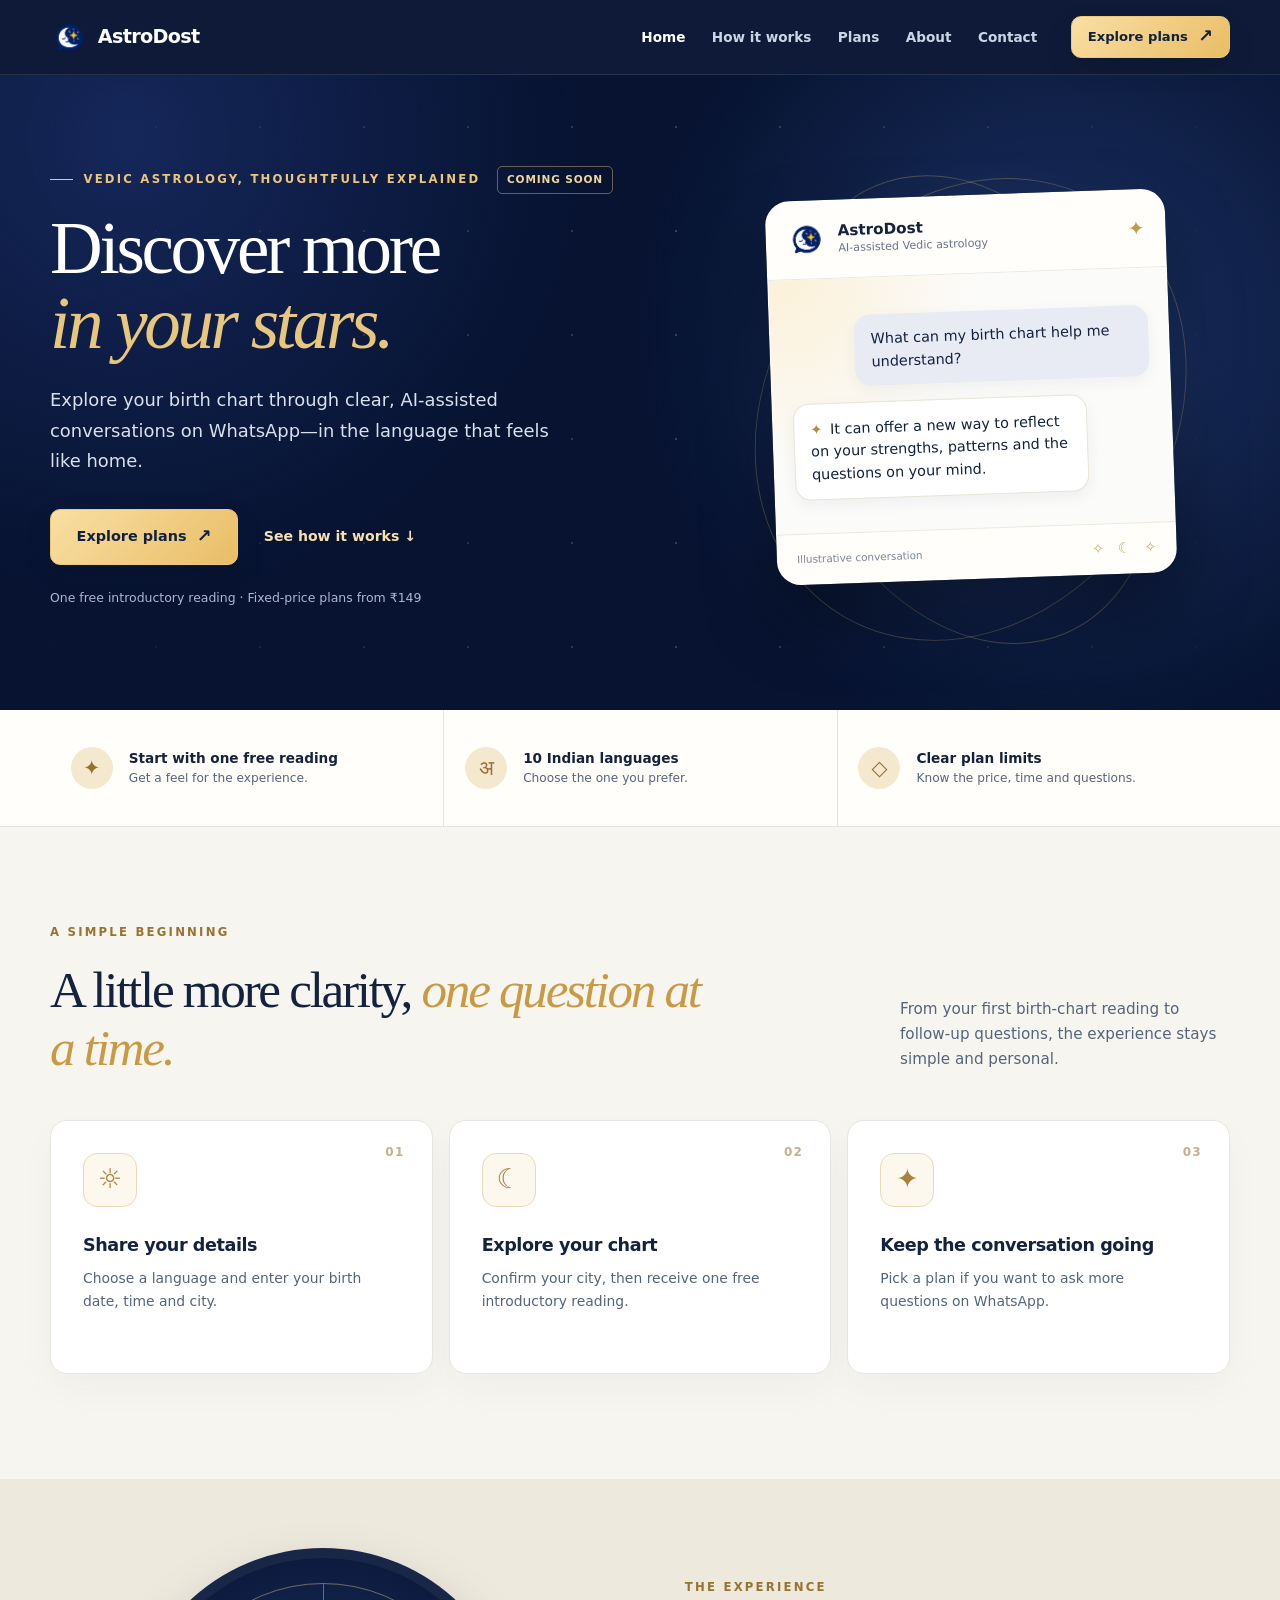
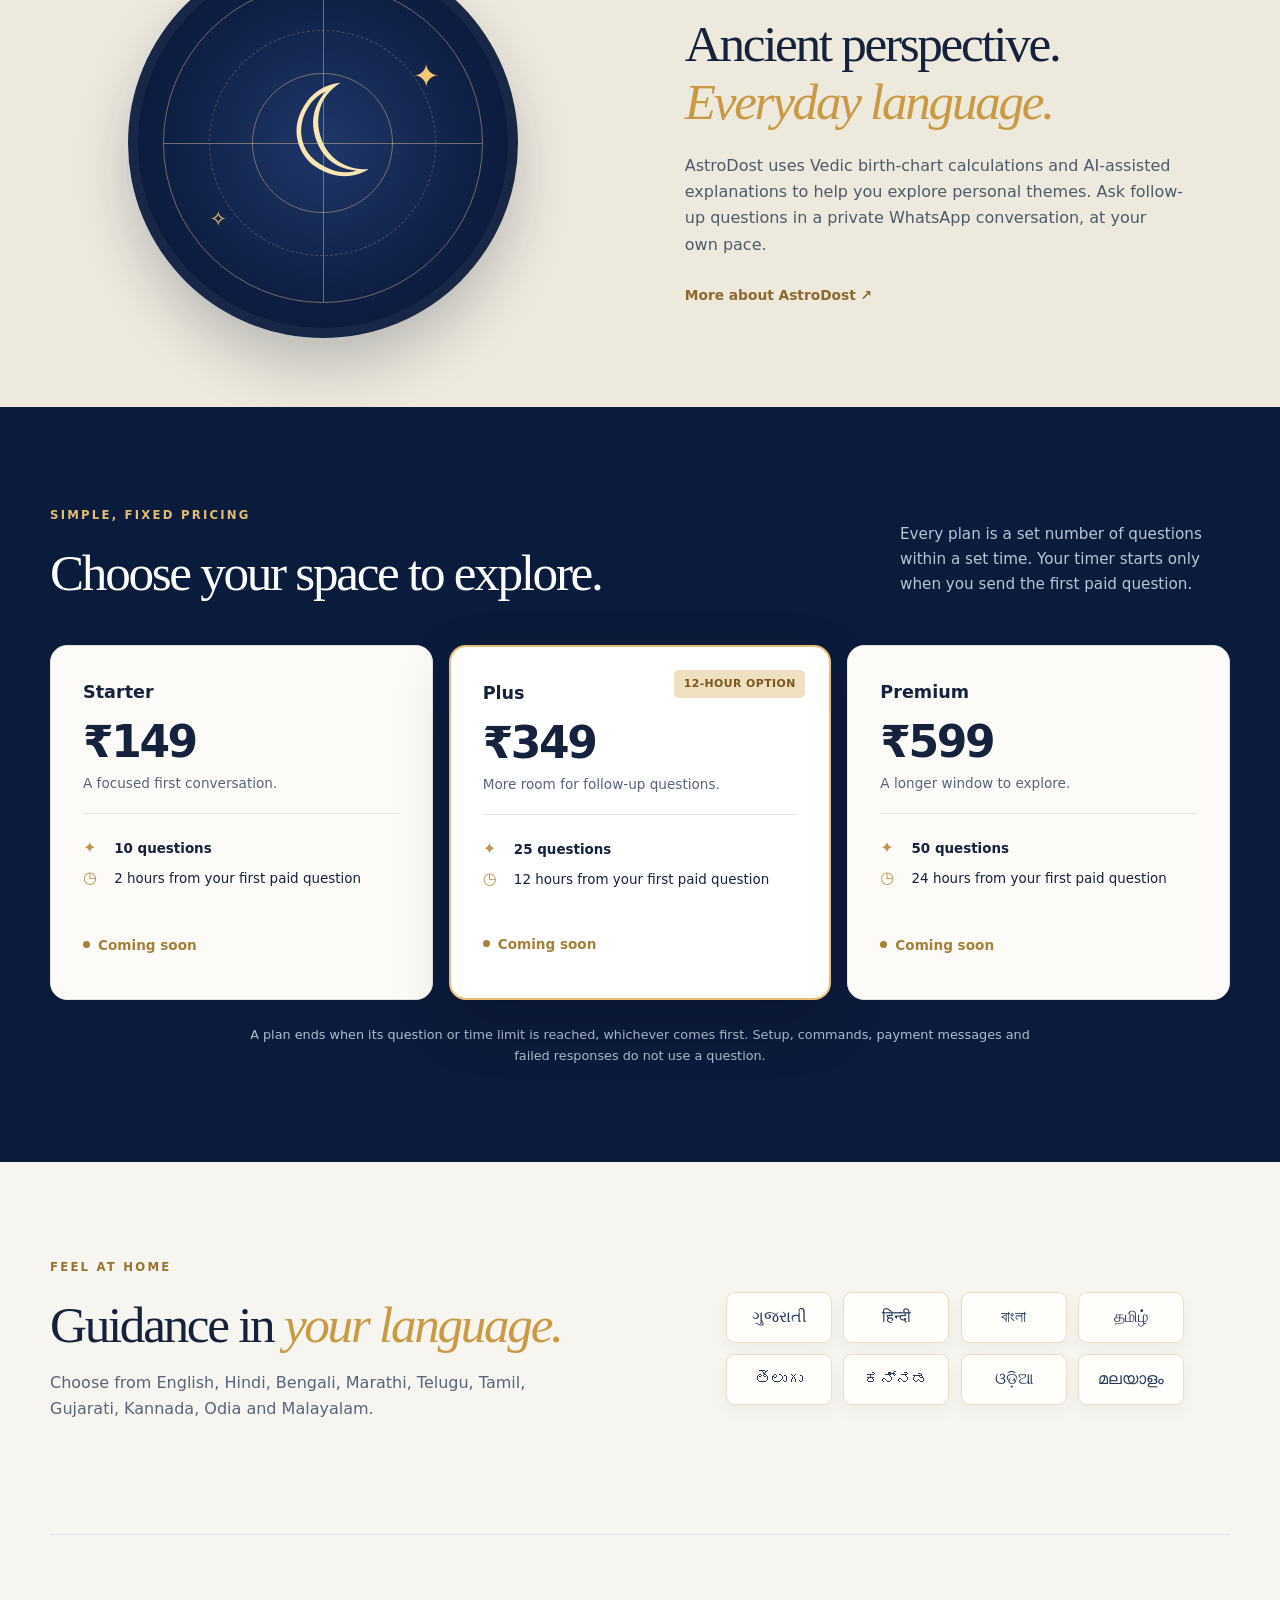
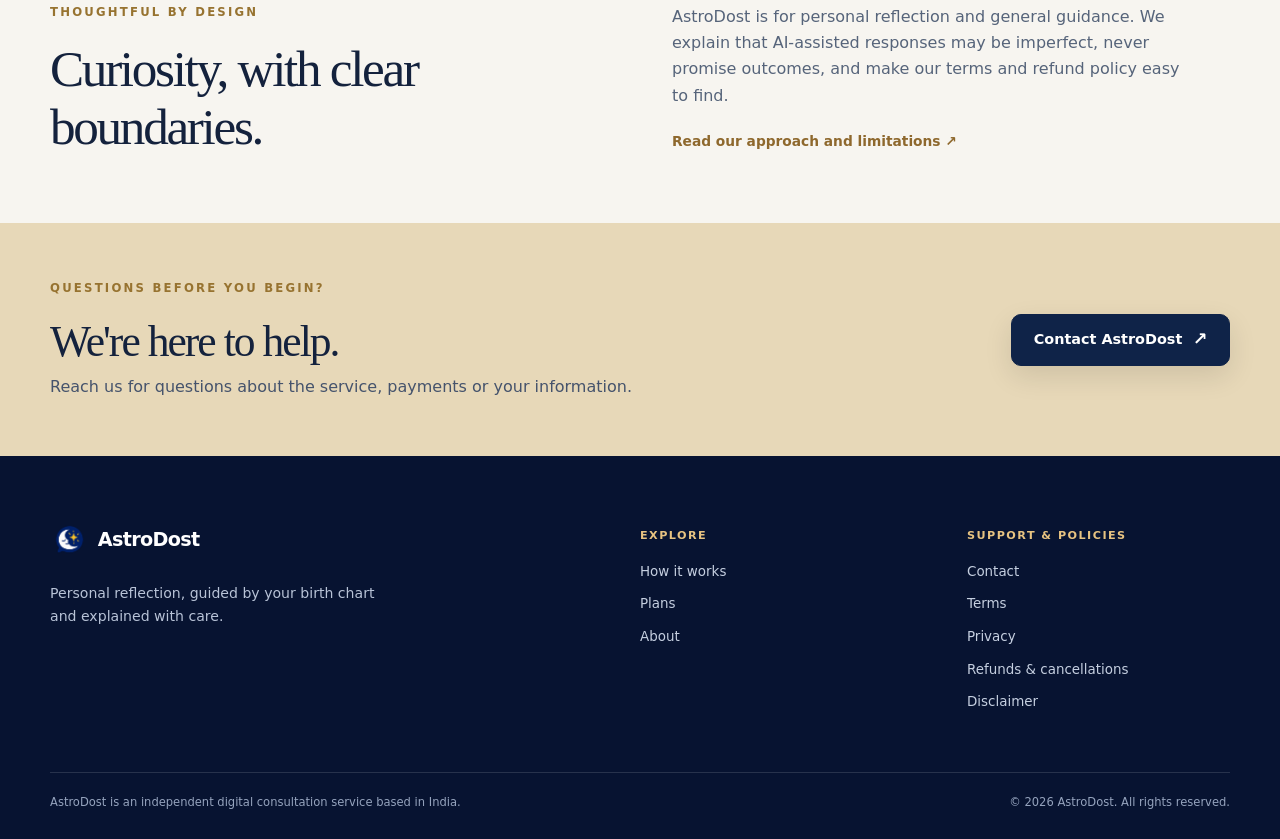
==== index.html @ e41f268d "Static AstroDost website for payment-gateway review Exported from astromitra-bot's website.py with p" ====
<!doctype html>
<html lang="en">
<head>
  <meta charset="utf-8">
  <meta name="viewport" content="width=device-width, initial-scale=1">
  <title>AI-assisted Vedic astrology on WhatsApp | AstroDost</title>
  <meta name="description" content="Personalised AI-assisted Vedic astrology guidance on WhatsApp, with one free introductory reading and fixed plans from ₹149.">
  <link rel="canonical" href="https://astrodost.site/">
  <link rel="icon" type="image/png" href="/assets/astrodost-mark.png">
  <meta name="theme-color" content="#071331">
  <link rel="stylesheet" href="/assets/site.css">
</head>
<body>
  <a class="skip-link" href="#main">Skip to content</a>
  <header class="site-header">
    <div class="header-inner">
      <a class="brand" href="/" aria-label="AstroDost home">
        <img src="/assets/astrodost-mark.png" alt="">
        <span>AstroDost</span>
      </a>
      <nav class="desktop-nav" aria-label="Primary navigation"><a href="/" aria-current='page'>Home</a><a href="/#how-it-works">How it works</a><a href="/#plans">Plans</a><a href="/about">About</a><a href="/contact">Contact</a></nav>
      <div class="header-action"><a class="button button-small" href="/#plans">Explore plans <span aria-hidden="true">↗</span></a></div>
      <details class="mobile-menu">
        <summary aria-label="Open navigation menu"><span></span><span></span><span></span></summary>
        <nav aria-label="Mobile navigation"><a href="/" aria-current='page'>Home</a><a href="/#how-it-works">How it works</a><a href="/#plans">Plans</a><a href="/about">About</a><a href="/contact">Contact</a></nav>
      </details>
    </div>
  </header>
  <main id="main">
    <section class="hero-band"><div class="hero section-shell">
      <div class="hero-copy">
        <p class="eyebrow"><span class="eyebrow-line"></span> Vedic astrology, thoughtfully explained <span class="hero-status">Coming soon</span></p>
        <h1>Discover more <em>in your stars.</em></h1>
        <p class="lead">Explore your birth chart through clear, AI-assisted conversations on WhatsApp—in the language that feels like home.</p>
        <div class="hero-actions"><a class="button button-large" href="#plans">Explore plans <span aria-hidden="true">↗</span></a><a class="secondary-link" href="#how-it-works">See how it works <span aria-hidden="true">↓</span></a></div>
        <p class="hero-note">One free introductory reading · Fixed-price plans from ₹149</p>
      </div>
      <div class="hero-visual"><div class="halo" aria-hidden="true"></div><div class="orbit orbit-one" aria-hidden="true"></div><div class="orbit orbit-two" aria-hidden="true"></div>
        <div class="preview-card">
          <div class="preview-top"><img src="/assets/astrodost-mark.png" alt=""><div><strong>AstroDost</strong><span>AI-assisted Vedic astrology</span></div><span class="preview-star" aria-hidden="true">✦</span></div>
          <div class="preview-messages"><p class="message-question">What can my birth chart help me understand?</p><p class="message-answer"><span aria-hidden="true">✦</span> It can offer a new way to reflect on your strengths, patterns and the questions on your mind.</p></div>
          <div class="preview-caption"><span>Illustrative conversation</span><span aria-hidden="true">✧ &nbsp; ☾ &nbsp; ✧</span></div>
        </div>
      </div>
    </div></section>
    <section class="assurance-strip"><div class="section-shell assurance-grid">
      <div><span class="assurance-icon" aria-hidden="true">✦</span><p><strong>Start with one free reading</strong><span>Get a feel for the experience.</span></p></div>
      <div><span class="assurance-icon" aria-hidden="true">अ</span><p><strong>10 Indian languages</strong><span>Choose the one you prefer.</span></p></div>
      <div><span class="assurance-icon" aria-hidden="true">◇</span><p><strong>Clear plan limits</strong><span>Know the price, time and questions.</span></p></div>
    </div></section>
    <section class="steps section-shell" id="how-it-works" aria-labelledby="how-title">
      <div class="section-heading"><div><p class="eyebrow">A simple beginning</p><h2 id="how-title">A little more clarity, <em>one question at a time.</em></h2></div><p>From your first birth-chart reading to follow-up questions, the experience stays simple and personal.</p></div>
      <div class="step-grid">
        <article><span class="step-number">01</span><div class="step-symbol" aria-hidden="true">☼</div><h3>Share your details</h3><p>Choose a language and enter your birth date, time and city.</p></article>
        <article><span class="step-number">02</span><div class="step-symbol" aria-hidden="true">☾</div><h3>Explore your chart</h3><p>Confirm your city, then receive one free introductory reading.</p></article>
        <article><span class="step-number">03</span><div class="step-symbol" aria-hidden="true">✦</div><h3>Keep the conversation going</h3><p>Pick a plan if you want to ask more questions on WhatsApp.</p></article>
      </div>
    </section>
    <section class="experience-band"><div class="experience section-shell">
      <div class="experience-art" aria-hidden="true"><div class="chart-ring chart-ring-one"></div><div class="chart-ring chart-ring-two"></div><div class="chart-ring chart-ring-three"></div><span class="chart-moon">☾</span><span class="chart-star chart-star-one">✦</span><span class="chart-star chart-star-two">✧</span></div>
      <div><p class="eyebrow">The experience</p><h2>Ancient perspective.<br><em>Everyday language.</em></h2><p>AstroDost uses Vedic birth-chart calculations and AI-assisted explanations to help you explore personal themes. Ask follow-up questions in a private WhatsApp conversation, at your own pace.</p><a class="inline-link" href="/about">More about AstroDost <span aria-hidden="true">↗</span></a></div>
    </div></section>
    <section class="plans-band" id="plans"><div class="plans section-shell" aria-labelledby="plans-title">
      <div class="section-heading plans-heading"><div><p class="eyebrow">Simple, fixed pricing</p><h2 id="plans-title">Choose your space to explore.</h2></div><p>Every plan is a set number of questions within a set time. Your timer starts only when you send the first paid question.</p></div>
      <div class="plan-grid"><article class="plan-card">
          
          <div class="plan-heading"><h3>Starter</h3><p class="price">₹149</p></div>
          <p class="plan-summary">A focused first conversation.</p>
          <div class="plan-terms"><p><span aria-hidden="true">✦</span><strong>10 questions</strong></p><p><span aria-hidden="true">◷</span>2 hours from your first paid question</p></div>
          <div class="plan-action"><span class="availability-status"><span aria-hidden="true"></span>Coming soon</span></div>
        </article><article class="plan-card featured">
          <span class="badge">12-hour option</span>
          <div class="plan-heading"><h3>Plus</h3><p class="price">₹349</p></div>
          <p class="plan-summary">More room for follow-up questions.</p>
          <div class="plan-terms"><p><span aria-hidden="true">✦</span><strong>25 questions</strong></p><p><span aria-hidden="true">◷</span>12 hours from your first paid question</p></div>
          <div class="plan-action"><span class="availability-status"><span aria-hidden="true"></span>Coming soon</span></div>
        </article><article class="plan-card">
          
          <div class="plan-heading"><h3>Premium</h3><p class="price">₹599</p></div>
          <p class="plan-summary">A longer window to explore.</p>
          <div class="plan-terms"><p><span aria-hidden="true">✦</span><strong>50 questions</strong></p><p><span aria-hidden="true">◷</span>24 hours from your first paid question</p></div>
          <div class="plan-action"><span class="availability-status"><span aria-hidden="true"></span>Coming soon</span></div>
        </article></div>
      <p class="plan-footnote">A plan ends when its question or time limit is reached, whichever comes first. Setup, commands, payment messages and failed responses do not use a question.</p>
    </div></section>
    <section class="languages section-shell">
      <div><p class="eyebrow">Feel at home</p><h2>Guidance in <em>your language.</em></h2><p>Choose from English, Hindi, Bengali, Marathi, Telugu, Tamil, Gujarati, Kannada, Odia and Malayalam.</p></div>
      <div class="language-cloud" aria-label="Supported languages"><span>ગુજરાતી</span><span>हिन्दी</span><span>বাংলা</span><span>தமிழ்</span><span>తెలుగు</span><span>ಕನ್ನಡ</span><span>ଓଡ଼ିଆ</span><span>മലയാളം</span></div>
    </section>
    <section class="trust-section section-shell"><div><p class="eyebrow">Thoughtful by design</p><h2>Curiosity, with clear boundaries.</h2></div><div><p>AstroDost is for personal reflection and general guidance. We explain that AI-assisted responses may be imperfect, never promise outcomes, and make our terms and refund policy easy to find.</p><a class="inline-link" href="/disclaimer">Read our approach and limitations <span aria-hidden="true">↗</span></a></div></section>
    <section class="contact-band"><div class="contact-cta section-shell"><div><p class="eyebrow">Questions before you begin?</p><h2>We're here to help.</h2><p>Reach us for questions about the service, payments or your information.</p></div><a class="button button-light" href="/contact">Contact AstroDost <span aria-hidden="true">↗</span></a></div></section></main>
  <footer class="site-footer">
    <div class="footer-grid section-shell">
    <div class="footer-intro">
      <a class="brand footer-brand" href="/"><img src="/assets/astrodost-mark.png" alt=""><span>AstroDost</span></a>
      <p>Personal reflection, guided by your birth chart and explained with care.</p>
    </div>
    <div class="footer-links">
      <h2>Explore</h2>
      <a href="/#how-it-works">How it works</a><a href="/#plans">Plans</a><a href="/about">About</a>
    </div>
    <div class="footer-links">
      <h2>Support &amp; policies</h2>
      <a href="/contact">Contact</a><a href="/terms">Terms</a><a href="/privacy">Privacy</a><a href="/refunds">Refunds &amp; cancellations</a><a href="/disclaimer">Disclaimer</a>
    </div>
    </div>
    <div class="footer-bottom section-shell"><p>AstroDost is an independent digital consultation service based in India.</p><p>© 2026 AstroDost. All rights reserved.</p></div>
  </footer>
</body>
</html>
---- assets/site.css ----
:root {
  --navy: #071331;
  --navy-soft: #11234a;
  --ink: #14223d;
  --muted: #56647a;
  --gold: #d6aa56;
  --gold-light: #f6e4b9;
  --paper: #f7f5f0;
  --cream: #fffdf8;
  --line: #dfe3e5;
  --serif: "Iowan Old Style", "Baskerville", Georgia, serif;
  --sans: Inter, ui-sans-serif, system-ui, -apple-system, BlinkMacSystemFont, "Segoe UI", sans-serif;
}
* { box-sizing: border-box; }
html { scroll-behavior: smooth; }
body { margin: 0; color: var(--ink); background: var(--paper); font: 16px/1.65 var(--sans); -webkit-font-smoothing: antialiased; }
a { color: inherit; }
img { max-width: 100%; }
button, a { -webkit-tap-highlight-color: transparent; }
a:focus-visible, summary:focus-visible { outline: 3px solid #e7bb61; outline-offset: 4px; }
.skip-link { position: fixed; left: -9999px; top: .75rem; z-index: 100; padding: .7rem 1rem; background: #fff; color: #111; border-radius: 8px; }
.skip-link:focus { left: .75rem; }
.section-shell { width: min(1180px, calc(100% - 3rem)); margin-inline: auto; }
.eyebrow { display: flex; align-items: center; gap: .65rem; margin: 0 0 1.15rem; color: #977330; font-size: .73rem; font-weight: 850; letter-spacing: .19em; text-transform: uppercase; }
.eyebrow-line { display: inline-block; width: 23px; height: 1px; background: currentColor; }
h1, h2, h3, p { text-wrap: pretty; }
h1, h2 { font-family: var(--serif); font-weight: 500; letter-spacing: -.045em; }
h1 em, h2 em { color: #c99a43; font-weight: 500; }
.button { display: inline-flex; align-items: center; justify-content: center; gap: .65rem; min-height: 52px; padding: .8rem 1.35rem; border: 1px solid #edc879; border-radius: 10px; background: linear-gradient(135deg, #f9dfa4, #e9bd66); color: #10203f; box-shadow: 0 10px 28px rgba(0,0,0,.11); font-size: .9rem; font-weight: 800; text-decoration: none; white-space: nowrap; transition: transform .18s ease, box-shadow .18s ease, background .18s ease; }
.button:hover { transform: translateY(-2px); box-shadow: 0 14px 32px rgba(0,0,0,.18); }
.button span[aria-hidden] { font-size: 1.1rem; line-height: 1; }
.button-small { min-height: 40px; padding: .55rem 1rem; font-size: .82rem; }
.button-large { min-height: 56px; padding-inline: 1.6rem; }
.availability-status { display: inline-flex; align-items: center; gap: .5rem; color: #a5813a; font-size: .85rem; font-weight: 800; }
.availability-status > span { width: 7px; height: 7px; border-radius: 50%; background: currentColor; }
.site-header { position: sticky; top: 0; z-index: 30; background: rgba(7,19,49,.97); border-bottom: 1px solid rgba(255,255,255,.1); backdrop-filter: blur(18px); }
.header-inner { display: flex; align-items: center; gap: 2rem; width: min(1180px, calc(100% - 3rem)); min-height: 74px; margin: auto; }
.brand { display: inline-flex; align-items: center; gap: .55rem; color: white; font-size: 1.2rem; font-weight: 800; letter-spacing: -.035em; line-height: 1; text-decoration: none; white-space: nowrap; }
.brand img { width: 39px; height: 39px; object-fit: contain; }
.desktop-nav { display: flex; align-items: center; gap: 1.65rem; margin-left: auto; }
.desktop-nav a, .mobile-menu nav a { color: #ccd5e7; font-size: .85rem; font-weight: 650; text-decoration: none; transition: color .2s ease; }
.desktop-nav a:hover, .desktop-nav a[aria-current="page"], .mobile-menu nav a:hover { color: #fff; }
.header-action { margin-left: .1rem; }
.mobile-menu { display: none; }
.hero-band { position: relative; overflow: hidden; color: #fff; background: radial-gradient(circle at 83% 40%, #1b3264 0, transparent 37%), radial-gradient(circle at 10% 10%, #15275a 0, transparent 35%), #071331; }
.hero-band::before { content: ""; position: absolute; inset: 0; opacity: .25; pointer-events: none; background-image: radial-gradient(circle, #e2c586 1px, transparent 1.5px); background-size: 104px 104px; mask-image: linear-gradient(to right, transparent, #000 52%, transparent); }
.hero { position: relative; display: grid; grid-template-columns: 1.06fr .94fr; align-items: center; gap: clamp(2rem, 6vw, 6.5rem); min-height: 612px; padding-block: 4.5rem 5.2rem; }
.hero .eyebrow { color: #ebc579; }
.hero-status { display: inline-block; margin-left: .4rem; padding: .28rem .55rem; border: 1px solid rgba(235,197,121,.42); border-radius: 5px; color: #f0d79d; font-size: .66rem; letter-spacing: .08em; }
.hero h1 { max-width: 640px; margin: 0; font-size: clamp(3.55rem, 5.7vw, 5.75rem); line-height: 1.02; }
.hero h1 em { display: block; color: #e9c67e; }
.hero .lead { max-width: 565px; margin: 1.5rem 0 0; color: #d9e0ee; font-size: clamp(1rem, 1.4vw, 1.14rem); line-height: 1.7; }
.hero-actions { display: flex; align-items: center; gap: 1.6rem; margin-top: 2rem; }
.secondary-link { color: #f7e1b1; font-size: .88rem; font-weight: 750; text-decoration: none; white-space: nowrap; }
.secondary-link:hover, .inline-link:hover { text-decoration: underline; text-underline-offset: 5px; }
.hero-note { margin: 1.45rem 0 0; color: #abb8d3; font-size: .78rem; }
.hero-visual { position: relative; display: grid; align-items: center; min-height: 480px; }
.halo { position: absolute; left: 3%; top: 1%; width: 94%; aspect-ratio: 1; border-radius: 50%; background: radial-gradient(circle, rgba(214,170,86,.15), rgba(87,119,197,.09) 47%, transparent 70%); }
.orbit { position: absolute; left: 3%; top: 4%; width: 94%; aspect-ratio: 1; border: 1px solid rgba(231,192,117,.28); border-radius: 50%; }
.orbit-one { transform: rotate(-23deg) scaleX(.72); }
.orbit-two { transform: rotate(34deg) scaleX(.83); }
.preview-card { position: relative; z-index: 1; width: min(100%, 400px); margin-inline: auto; overflow: hidden; border: 1px solid rgba(255,255,255,.42); border-radius: 24px; background: #fffefa; color: var(--ink); box-shadow: 0 36px 70px rgba(0,0,0,.38); transform: rotate(-2deg); }
.preview-top { display: flex; align-items: center; gap: .7rem; padding: 1.15rem 1.25rem; border-bottom: 1px solid #e8e8e5; }
.preview-top img { width: 40px; height: 40px; }
.preview-top div { display: flex; flex-direction: column; line-height: 1.3; }
.preview-top strong { font-size: .95rem; }
.preview-top div span { color: #69758a; font-size: .7rem; }
.preview-star { margin-left: auto; color: #c3994c; font-size: 1.25rem; }
.preview-messages { min-height: 254px; padding: 2.3rem 1.25rem 1.5rem; background: radial-gradient(circle at 4% 0, #fbf1d9 0, transparent 42%), #fbfbfa; }
.preview-messages p { max-width: 82%; margin: 0; border-radius: 16px; padding: .85rem 1rem; box-shadow: 0 5px 15px rgba(29,45,73,.06); font-size: .9rem; line-height: 1.55; }
.message-question { margin-left: auto !important; background: #e8ebf4; }
.message-answer { margin-top: 1rem !important; background: #fff; border: 1px solid #e9e4d8; }
.message-answer span { color: #b48b42; margin-right: .2rem; }
.preview-caption { display: flex; justify-content: space-between; align-items: center; padding: .8rem 1.2rem; border-top: 1px solid #ece9e2; color: #7c8797; font-size: .65rem; }
.preview-caption span:last-child { color: #c6a766; font-size: .9rem; }
.assurance-strip { border-bottom: 1px solid var(--line); background: #fffefa; }
.assurance-grid { display: grid; grid-template-columns: repeat(3,1fr); }
.assurance-grid > div { display: flex; align-items: center; gap: 1rem; min-height: 116px; padding: 1.1rem 1.3rem; }
.assurance-grid > div + div { border-left: 1px solid var(--line); }
.assurance-icon { display: grid; place-items: center; flex: 0 0 42px; height: 42px; border-radius: 50%; background: #f4e9cf; color: #99702f; font-size: 1.3rem; }
.assurance-grid p { display: flex; flex-direction: column; gap: .1rem; margin: 0; line-height: 1.4; }
.assurance-grid strong { font-size: .85rem; }
.assurance-grid p span { color: var(--muted); font-size: .76rem; }
.steps { padding-block: 6rem 6.6rem; scroll-margin-top: 80px; }
.section-heading { display: flex; justify-content: space-between; align-items: end; gap: 3rem; }
.section-heading > div { max-width: 700px; }
.section-heading h2, .experience h2, .languages h2, .trust-section h2, .contact-cta h2 { margin: 0; font-size: clamp(2.5rem, 4vw, 4rem); line-height: 1.13; }
.section-heading > p { max-width: 330px; margin: 0 0 .3rem; color: var(--muted); font-size: .95rem; }
.step-grid { display: grid; grid-template-columns: repeat(3,1fr); gap: 1rem; margin-top: 2.7rem; }
.step-grid article { position: relative; min-height: 254px; padding: 2rem; border: 1px solid #e7e5e0; border-radius: 17px; background: #fff; box-shadow: 0 15px 35px rgba(31,44,69,.035); }
.step-number { position: absolute; right: 1.7rem; top: 1.4rem; color: #c5b18b; font-size: .75rem; font-weight: 800; letter-spacing: .1em; }
.step-symbol { display: grid; place-items: center; width: 54px; height: 54px; border: 1px solid #ead9b7; border-radius: 14px; background: #fcf8ee; color: #ac813c; font-size: 1.7rem; }
.step-grid h3 { margin: 1.5rem 0 .45rem; font-size: 1.1rem; letter-spacing: -.025em; }
.step-grid p { max-width: 300px; margin: 0; color: var(--muted); font-size: .87rem; }
.experience-band { overflow: hidden; background: #eee9dd; }
.experience { display: grid; grid-template-columns: 1fr 1fr; align-items: center; gap: clamp(3rem,7vw,8rem); min-height: 465px; padding-block: 4.3rem; }
.experience p:not(.eyebrow) { max-width: 510px; margin: 1.35rem 0 1.5rem; color: #4d5a69; }
.experience-art { position: relative; width: min(100%,390px); aspect-ratio: 1; margin-inline: auto; border-radius: 50%; background: radial-gradient(circle, #1f3769, #0c1b3e 67%); box-shadow: 0 28px 55px rgba(10,21,53,.22), inset 0 0 0 10px rgba(255,255,255,.05); }
.chart-ring { position: absolute; border: 1px solid rgba(232,200,140,.45); border-radius: 50%; }
.chart-ring-one { inset: 9%; } .chart-ring-two { inset: 21%; border-style: dashed; opacity: .6; } .chart-ring-three { inset: 32%; }
.chart-ring-one::before, .chart-ring-one::after { content: ""; position: absolute; background: rgba(232,200,140,.45); }
.chart-ring-one::before { left: 50%; top: 0; bottom: 0; width: 1px; }
.chart-ring-one::after { top: 50%; left: 0; right: 0; height: 1px; }
.chart-moon { position: absolute; left: 41%; top: 31%; color: #f9e6b2; font: 8rem/1 var(--serif); transform: rotate(-18deg); }
.chart-star { position: absolute; color: #f4c974; }
.chart-star-one { right: 20%; top: 26%; font-size: 2rem; } .chart-star-two { left: 21%; bottom: 26%; font-size: 1.3rem; }
.inline-link { color: #8e682d; font-weight: 800; font-size: .86rem; text-decoration: none; }
.plans-band { scroll-margin-top: 73px; background: #0b1b3b; color: #fff; }
.plans { padding-block: 6.2rem 6rem; }
.plans .eyebrow { color: #e4bd72; }
.plans-heading > p { color: #b9c5da; }
.plan-grid { display: grid; grid-template-columns: repeat(3,1fr); gap: 1rem; align-items: stretch; margin-top: 2.7rem; }
.plan-card { position: relative; display: flex; flex-direction: column; min-height: 355px; padding: 2rem; border: 1px solid #e5e3df; border-radius: 17px; background: #fcfbf7; color: var(--ink); }
.plan-card.featured { border: 2px solid #e8bf74; background: #fff; box-shadow: 0 22px 60px rgba(0,0,0,.16); }
.badge { position: absolute; right: 1.5rem; top: 1.45rem; padding: .3rem .6rem; border-radius: 5px; background: #efe1bf; color: #79571e; font-size: .68rem; font-weight: 800; text-transform: uppercase; letter-spacing: .04em; }
.plan-heading h3 { margin: 0; font-size: 1.1rem; }
.price { margin: .65rem 0 0; font-size: 2.75rem; line-height: 1.12; font-weight: 800; letter-spacing: -.055em; }
.plan-summary { margin: .35rem 0 1.15rem; color: var(--muted); font-size: .85rem; }
.plan-terms { padding-block: 1rem; border-top: 1px solid #e5e5e3; }
.plan-terms p { display: flex; align-items: flex-start; gap: .7rem; margin: .5rem 0; font-size: .84rem; }
.plan-terms p span { width: 20px; color: #bd944e; font-size: 1rem; line-height: 1.3; }
.plan-action { display: flex; align-items: center; min-height: 44px; margin-top: auto; }
.button-plan { width: 100%; min-height: 44px; }
.plan-footnote { max-width: 800px; margin: 1.5rem auto 0; color: #afbdd3; font-size: .8rem; text-align: center; }
.languages { display: grid; grid-template-columns: 1fr 1fr; align-items: center; gap: 5rem; padding-block: 6rem; }
.languages p:not(.eyebrow) { max-width: 500px; color: var(--muted); }
.language-cloud { display: flex; flex-wrap: wrap; justify-content: center; gap: .7rem; }
.language-cloud span { min-width: 106px; padding: .7rem 1rem; border: 1px solid #e9ddc4; border-radius: 9px; background: #fffefa; color: #263b5c; font-size: 1rem; text-align: center; box-shadow: 0 7px 18px rgba(21,36,62,.045); }
.trust-section { display: grid; grid-template-columns: 1fr 1fr; gap: 4rem; align-items: center; padding-block: 4.2rem; border-top: 1px solid var(--line); }
.trust-section h2 { max-width: 500px; }
.trust-section > div:last-child p { max-width: 520px; color: var(--muted); margin: 0 0 1.2rem; }
.contact-band { background: #e7d8b8; }
.contact-cta { display: flex; align-items: center; justify-content: space-between; gap: 2rem; padding-block: 3.5rem; }
.contact-cta h2 { font-size: clamp(2.2rem,3.4vw,3.2rem); }
.contact-cta p:not(.eyebrow) { margin: .5rem 0 0; color: #45536c; }
.button-light { background: #0f2348; border-color: #0f2348; color: #fff; }
.content-hero { padding-block: 5.2rem 3.5rem; border-bottom: 1px solid var(--line); }
.content-hero h1 { max-width: 870px; margin: 0; font-size: clamp(3rem,5vw,5rem); line-height: 1.1; }
.content-hero .lead { max-width: 740px; margin: 1.2rem 0 0; color: var(--muted); font-size: 1.1rem; }
.prose { width: min(800px,calc(100% - 3rem)); padding-block: 2rem 6rem; }
.prose h2 { margin: 2.7rem 0 .5rem; font: 500 1.75rem/1.2 var(--serif); letter-spacing: -.025em; }
.prose h2:first-child { margin-top: .8rem; }
.prose p, .prose li { color: #4c5a6d; }
.prose a { color: #815c28; text-decoration-thickness: 1px; text-underline-offset: 3px; }
.contact-card { display: grid; grid-template-columns: 1fr 1fr; gap: 3rem; margin-block: 3rem 6rem; padding: 0; border: 1px solid #e5e5df; border-radius: 18px; overflow: hidden; background: #fff; box-shadow: 0 16px 45px rgba(23,38,59,.06); }
.contact-card > div { padding: 2.5rem; }
.contact-card h2 { margin: 0; font: 500 2rem/1.2 var(--serif); }
.contact-card .eyebrow { margin-bottom: .5rem; }
.contact-help { background: #efe9da; }
.contact-help p:not(.eyebrow) { color: #4d5a6b; }
.contact-card dl { margin: 1.3rem 0 0; }
.contact-card dt { margin-top: 1.1rem; color: #7d8898; font-size: .71rem; font-weight: 850; letter-spacing: .12em; text-transform: uppercase; }
.contact-card dd { margin: .16rem 0 0; font-size: 1rem; font-weight: 650; overflow-wrap: anywhere; }
.contact-card dd a { color: #825e29; }
.site-footer { background: #071331; color: #f8f8fb; }
.footer-grid { display: grid; grid-template-columns: 2fr 1fr 1fr; gap: 4rem; padding-block: 4rem 3rem; }
.footer-brand img { width: 39px; height: 39px; }
.footer-intro p { max-width: 350px; color: #b8c3d7; font-size: .88rem; }
.footer-links h2 { margin: .45rem 0 1.1rem; color: #e7c381; font: 800 .7rem/1.4 var(--sans); text-transform: uppercase; letter-spacing: .13em; }
.footer-links a { display: block; width: fit-content; margin: .65rem 0; color: #c5cfe0; font-size: .84rem; text-decoration: none; }
.footer-links a:hover { color: white; text-decoration: underline; text-underline-offset: 4px; }
.footer-bottom { display: flex; justify-content: space-between; gap: 2rem; border-top: 1px solid rgba(255,255,255,.13); padding-block: 1.25rem 1.7rem; }
.footer-bottom p { max-width: 610px; margin: 0; color: #95a3bd; font-size: .72rem; }
@media (max-width: 1050px) {
  .desktop-nav { gap: 1rem; }
  .hero { gap: 2rem; }
  .hero h1 { font-size: clamp(3.3rem, 5.8vw, 5rem); }
}
@media (max-width: 820px) {
  .section-shell, .header-inner { width: min(100% - 2rem, 680px); }
  .desktop-nav, .header-action { display: none; }
  .header-inner { min-height: 68px; }
  .mobile-menu { display: block; margin-left: auto; position: relative; }
  .mobile-menu summary { display: flex; flex-direction: column; justify-content: center; gap: 5px; width: 43px; height: 43px; padding: 0 10px; border: 1px solid rgba(255,255,255,.3); border-radius: 8px; cursor: pointer; list-style: none; }
  .mobile-menu summary::-webkit-details-marker { display: none; }
  .mobile-menu summary span { display: block; height: 2px; background: #fff; border-radius: 3px; }
  .mobile-menu nav { position: absolute; top: calc(100% + 11px); right: 0; display: flex; flex-direction: column; min-width: 230px; padding: .7rem; border: 1px solid rgba(255,255,255,.16); border-radius: 10px; background: #0d1e42; box-shadow: 0 20px 40px rgba(0,0,0,.25); }
  .mobile-menu nav a { padding: .65rem .8rem; border-radius: 6px; }
  .mobile-menu nav a:hover { background: rgba(255,255,255,.08); }
  .hero { grid-template-columns: 1fr; gap: 2.5rem; padding-block: 4.5rem; }
  .hero-visual { min-height: 400px; }
  .assurance-grid { grid-template-columns: 1fr; }
  .assurance-grid > div { min-height: 90px; padding-inline: 0; }
  .assurance-grid > div + div { border-left: 0; border-top: 1px solid var(--line); }
  .section-heading { display: block; }
  .section-heading > p { max-width: 570px; margin-top: 1rem; }
  .step-grid, .plan-grid { grid-template-columns: 1fr; }
  .step-grid article { min-height: 0; }
  .experience, .languages, .trust-section { grid-template-columns: 1fr; gap: 2.5rem; }
  .experience-art { order: 2; }
  .plans { padding-block: 5rem; }
  .plan-card { min-height: 0; }
  .language-cloud { justify-content: flex-start; }
  .contact-cta { flex-direction: column; align-items: flex-start; }
  .footer-grid { grid-template-columns: 1.5fr 1fr 1fr; gap: 2rem; }
}
@media (max-width: 560px) {
  .hero { padding-block: 3.6rem 4.2rem; }
  .hero h1 { font-size: clamp(3.1rem, 12vw, 4.2rem); }
  .hero-actions { align-items: flex-start; flex-direction: column; gap: 1rem; }
  .hero-visual { min-height: 360px; }
  .preview-card { width: min(100% - 1rem, 360px); }
  .preview-messages { min-height: 220px; padding-top: 1.5rem; }
  .steps, .languages { padding-block: 4.6rem; }
  .section-heading h2, .experience h2, .languages h2, .trust-section h2 { font-size: 2.6rem; }
  .experience { padding-block: 4.6rem; }
  .experience-art { max-width: 310px; }
  .chart-moon { font-size: 6rem; }
  .trust-section { padding-block: 3.5rem; }
  .contact-card { grid-template-columns: 1fr; gap: 0; }
  .contact-card > div { padding: 2rem; }
  .footer-grid { grid-template-columns: 1fr 1fr; gap: 1.7rem; }
  .footer-intro { grid-column: 1 / -1; }
  .footer-bottom { flex-direction: column; gap: .6rem; }
}
@media (prefers-reduced-motion: reduce) { html { scroll-behavior: auto; } .button { transition: none; } .button:hover { transform: none; } }
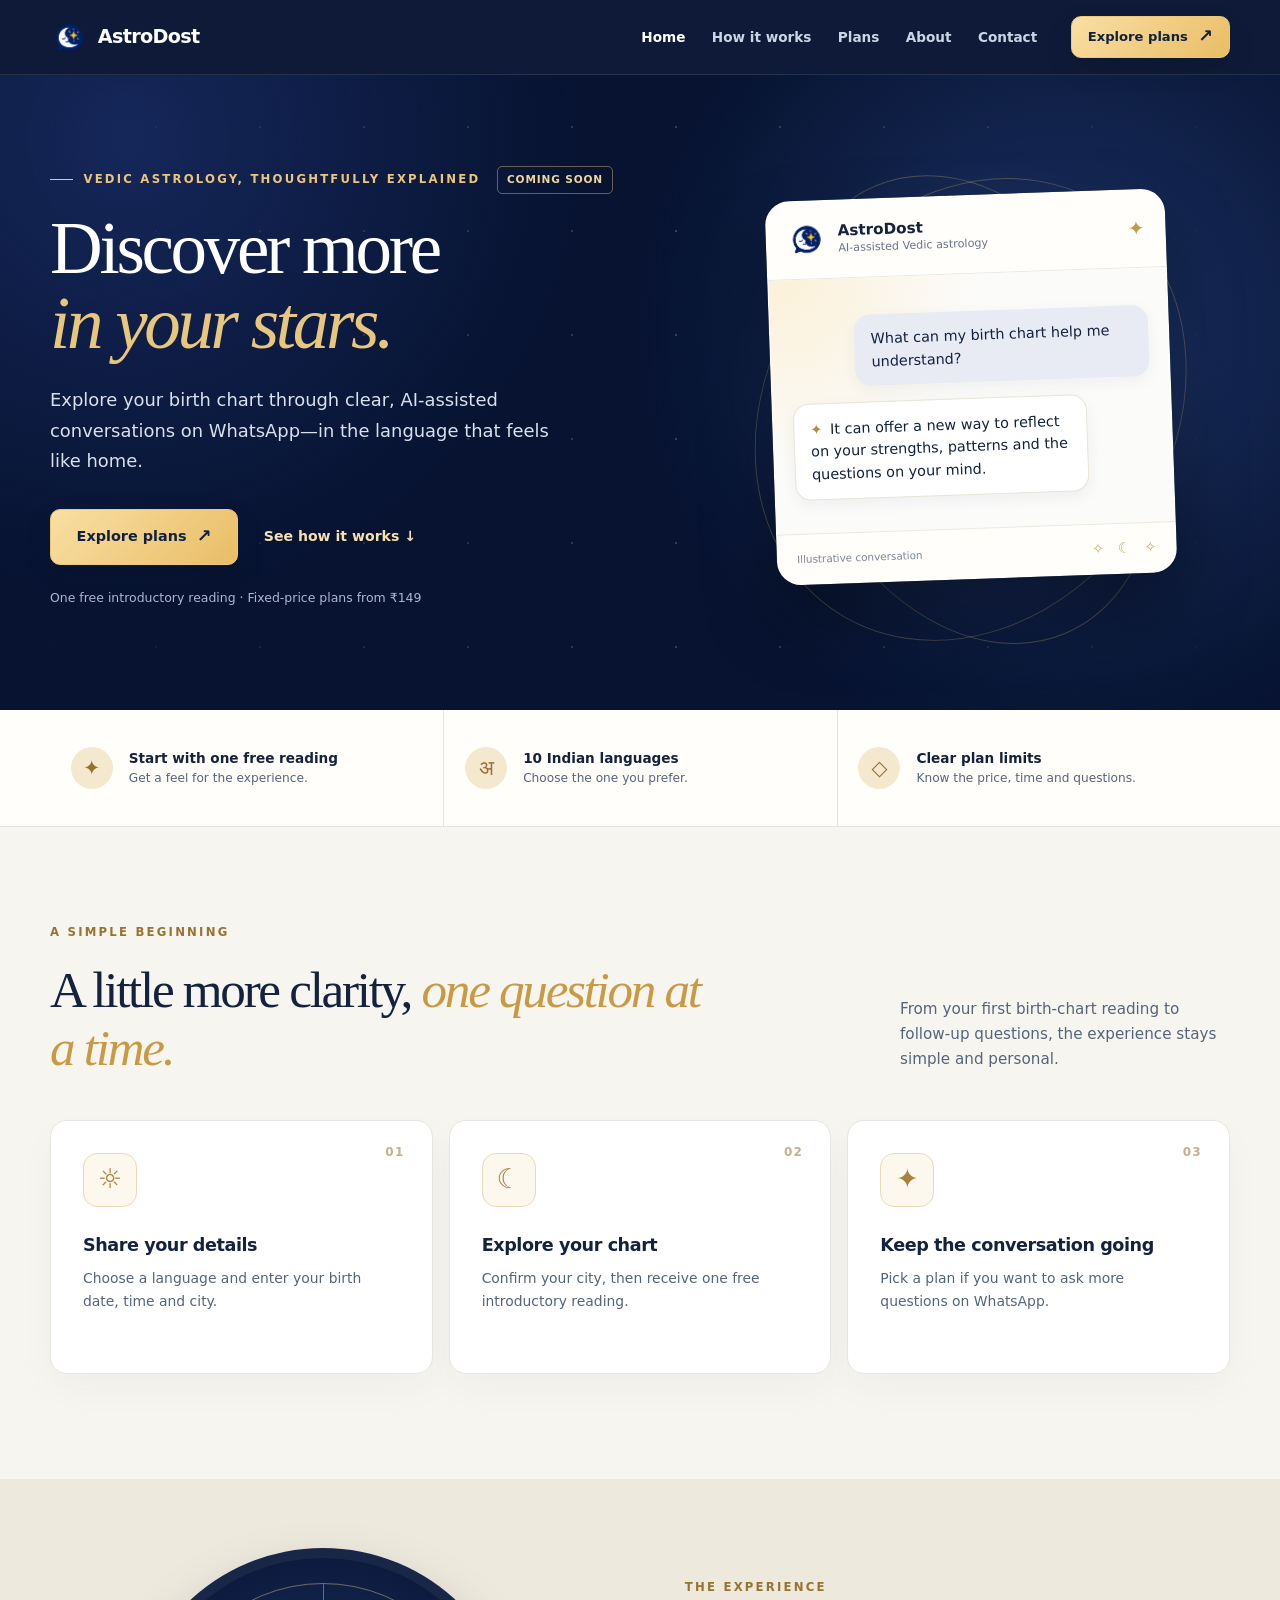
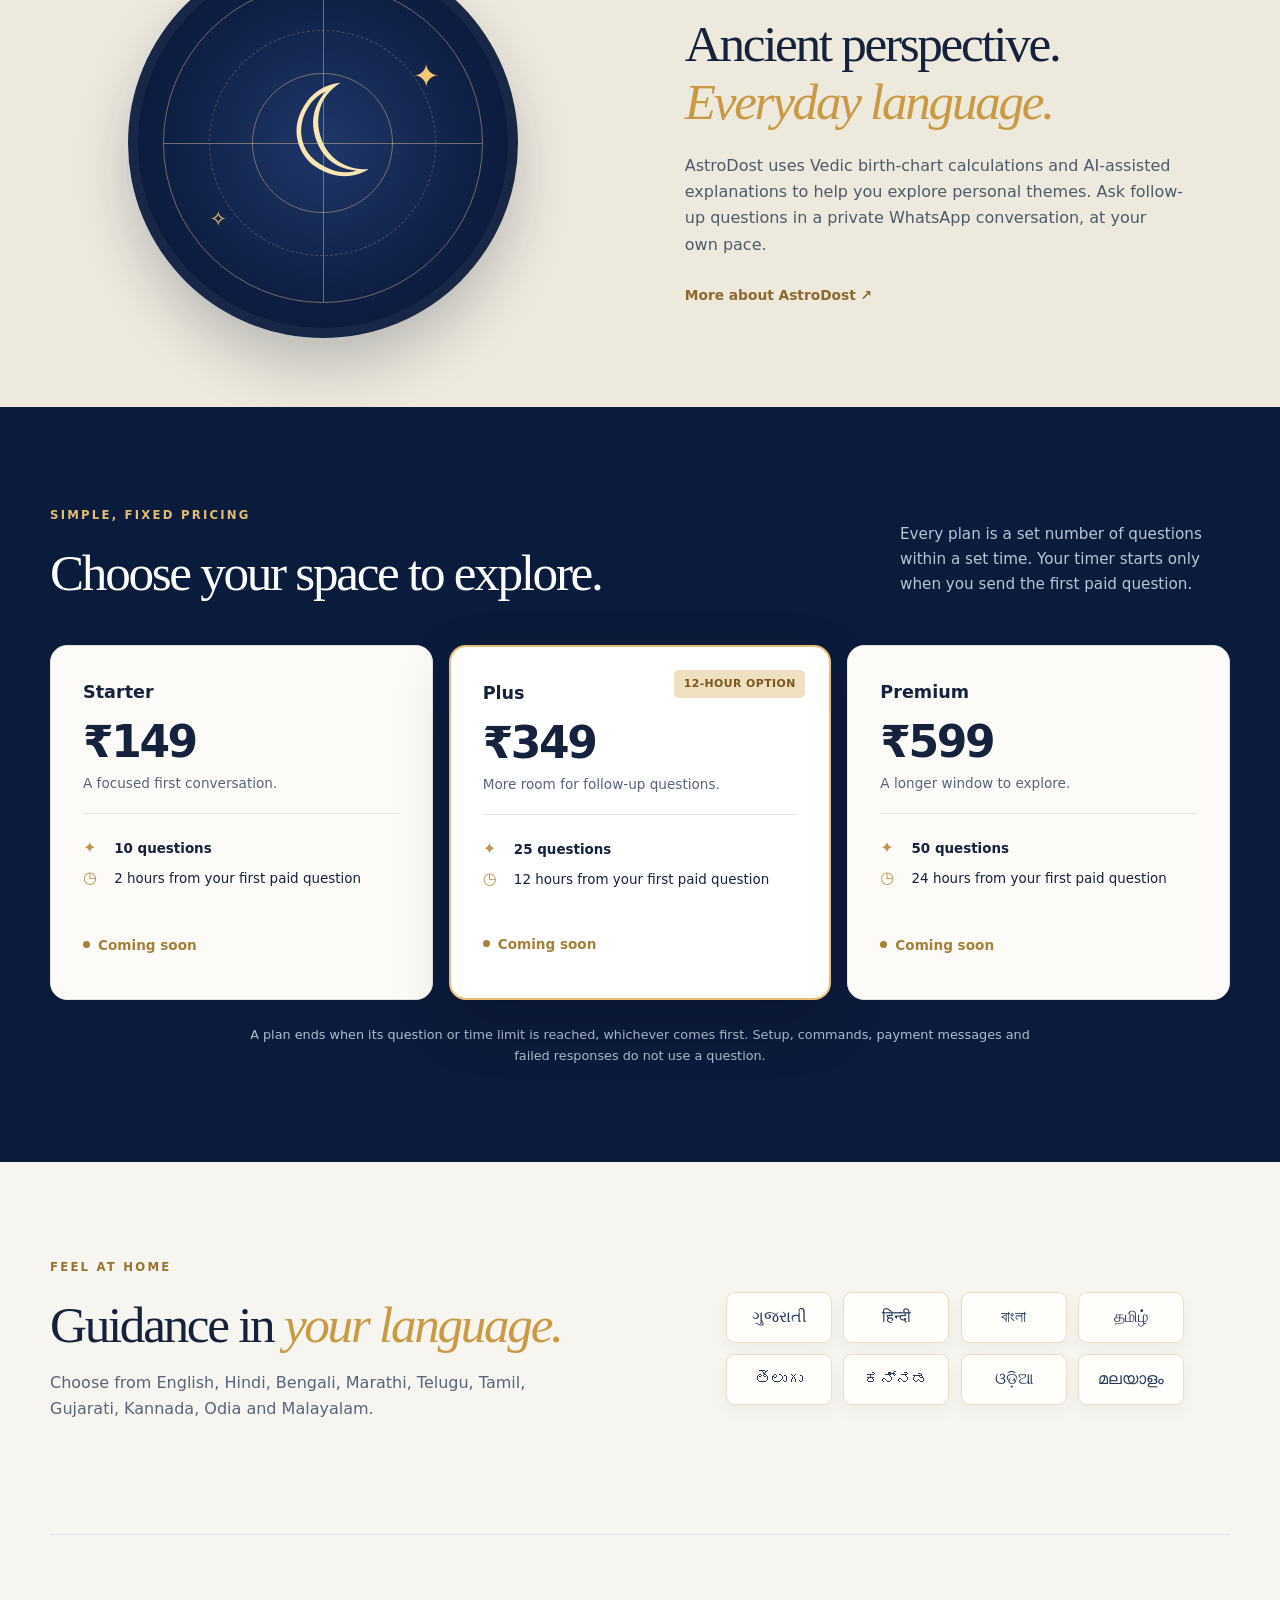
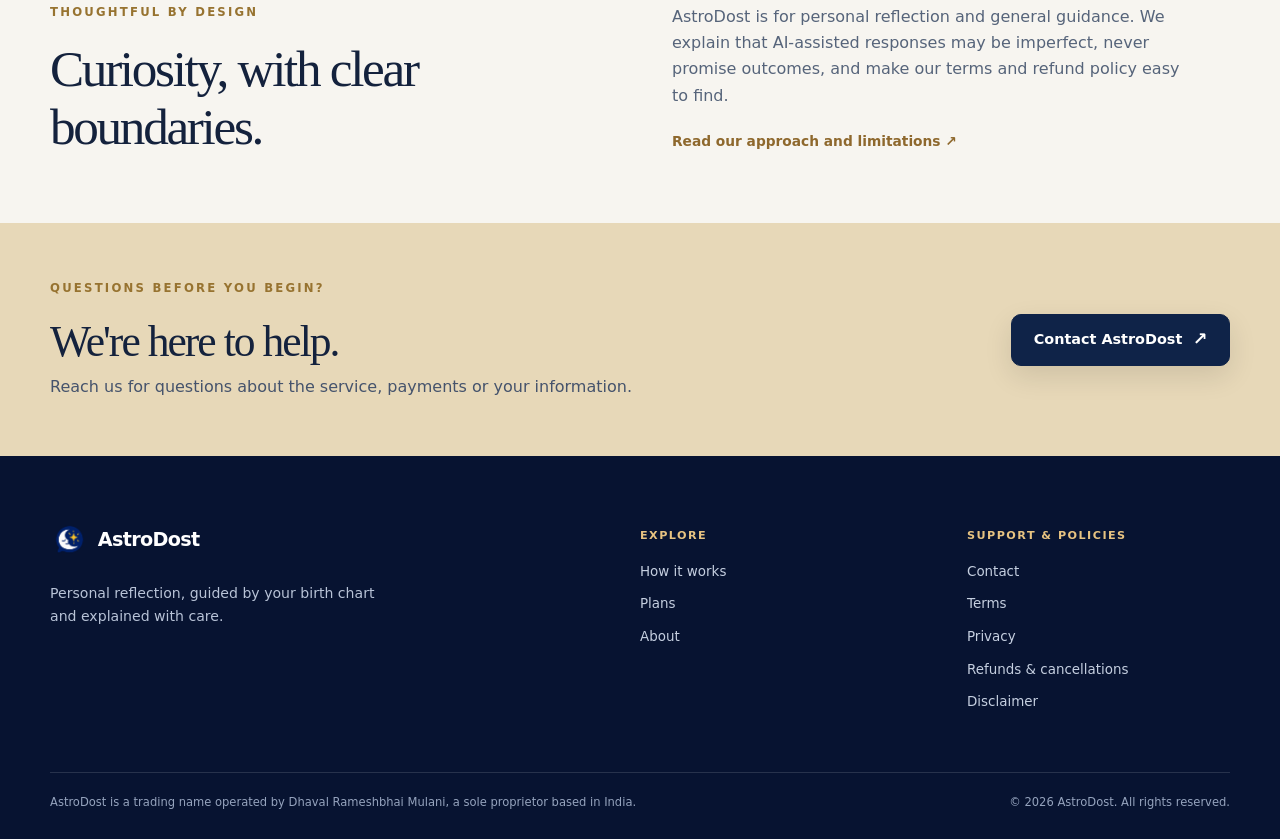
==== commit a7e4bf4e: "Show proprietor name and support contact details Co-Authored-By: Claude Opus 5.5 <noreply@anthropic." ====
--- a/index.html
+++ b/index.html
@@ -104,7 +104,7 @@
       <a href="/contact">Contact</a><a href="/terms">Terms</a><a href="/privacy">Privacy</a><a href="/refunds">Refunds &amp; cancellations</a><a href="/disclaimer">Disclaimer</a>
     </div>
     </div>
-    <div class="footer-bottom section-shell"><p>AstroDost is an independent digital consultation service based in India.</p><p>© 2026 AstroDost. All rights reserved.</p></div>
+    <div class="footer-bottom section-shell"><p>AstroDost is a trading name operated by Dhaval Rameshbhai Mulani, a sole proprietor based in India.</p><p>© 2026 AstroDost. All rights reserved.</p></div>
   </footer>
 </body>
 </html>
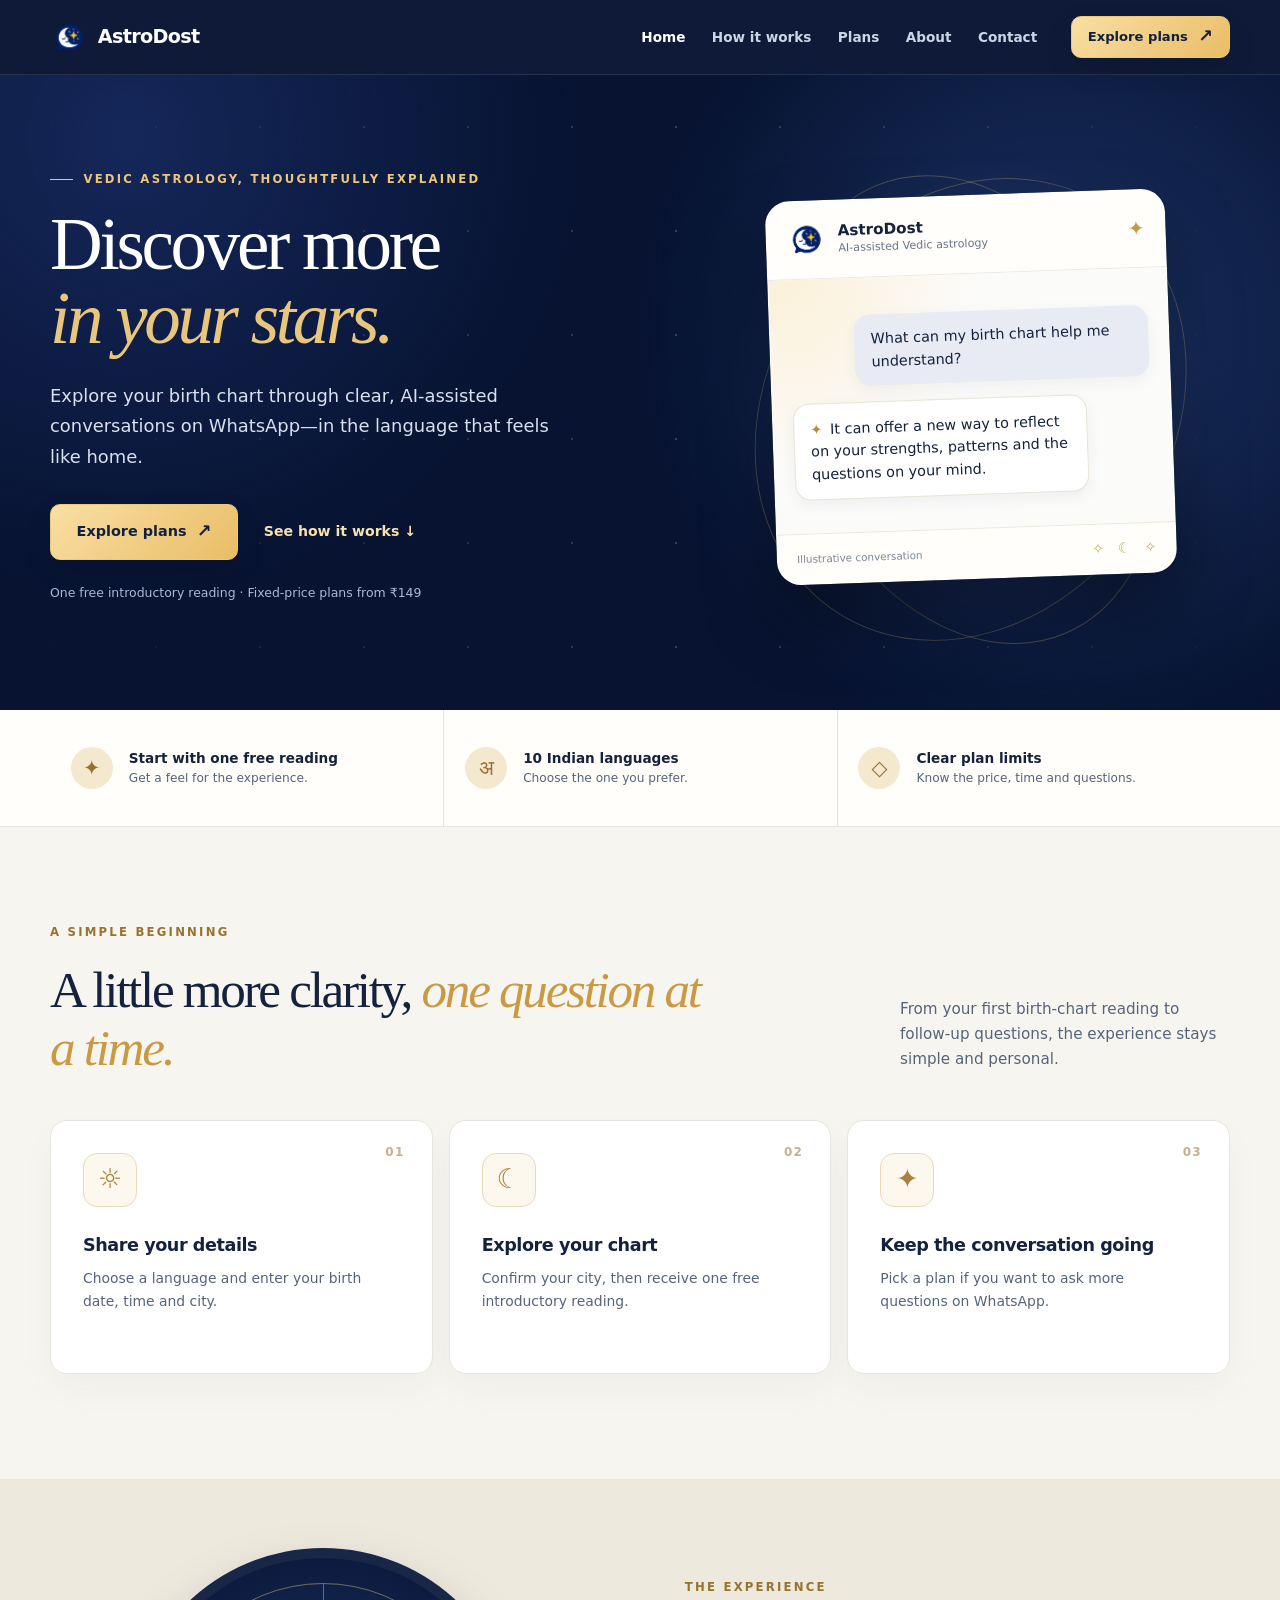
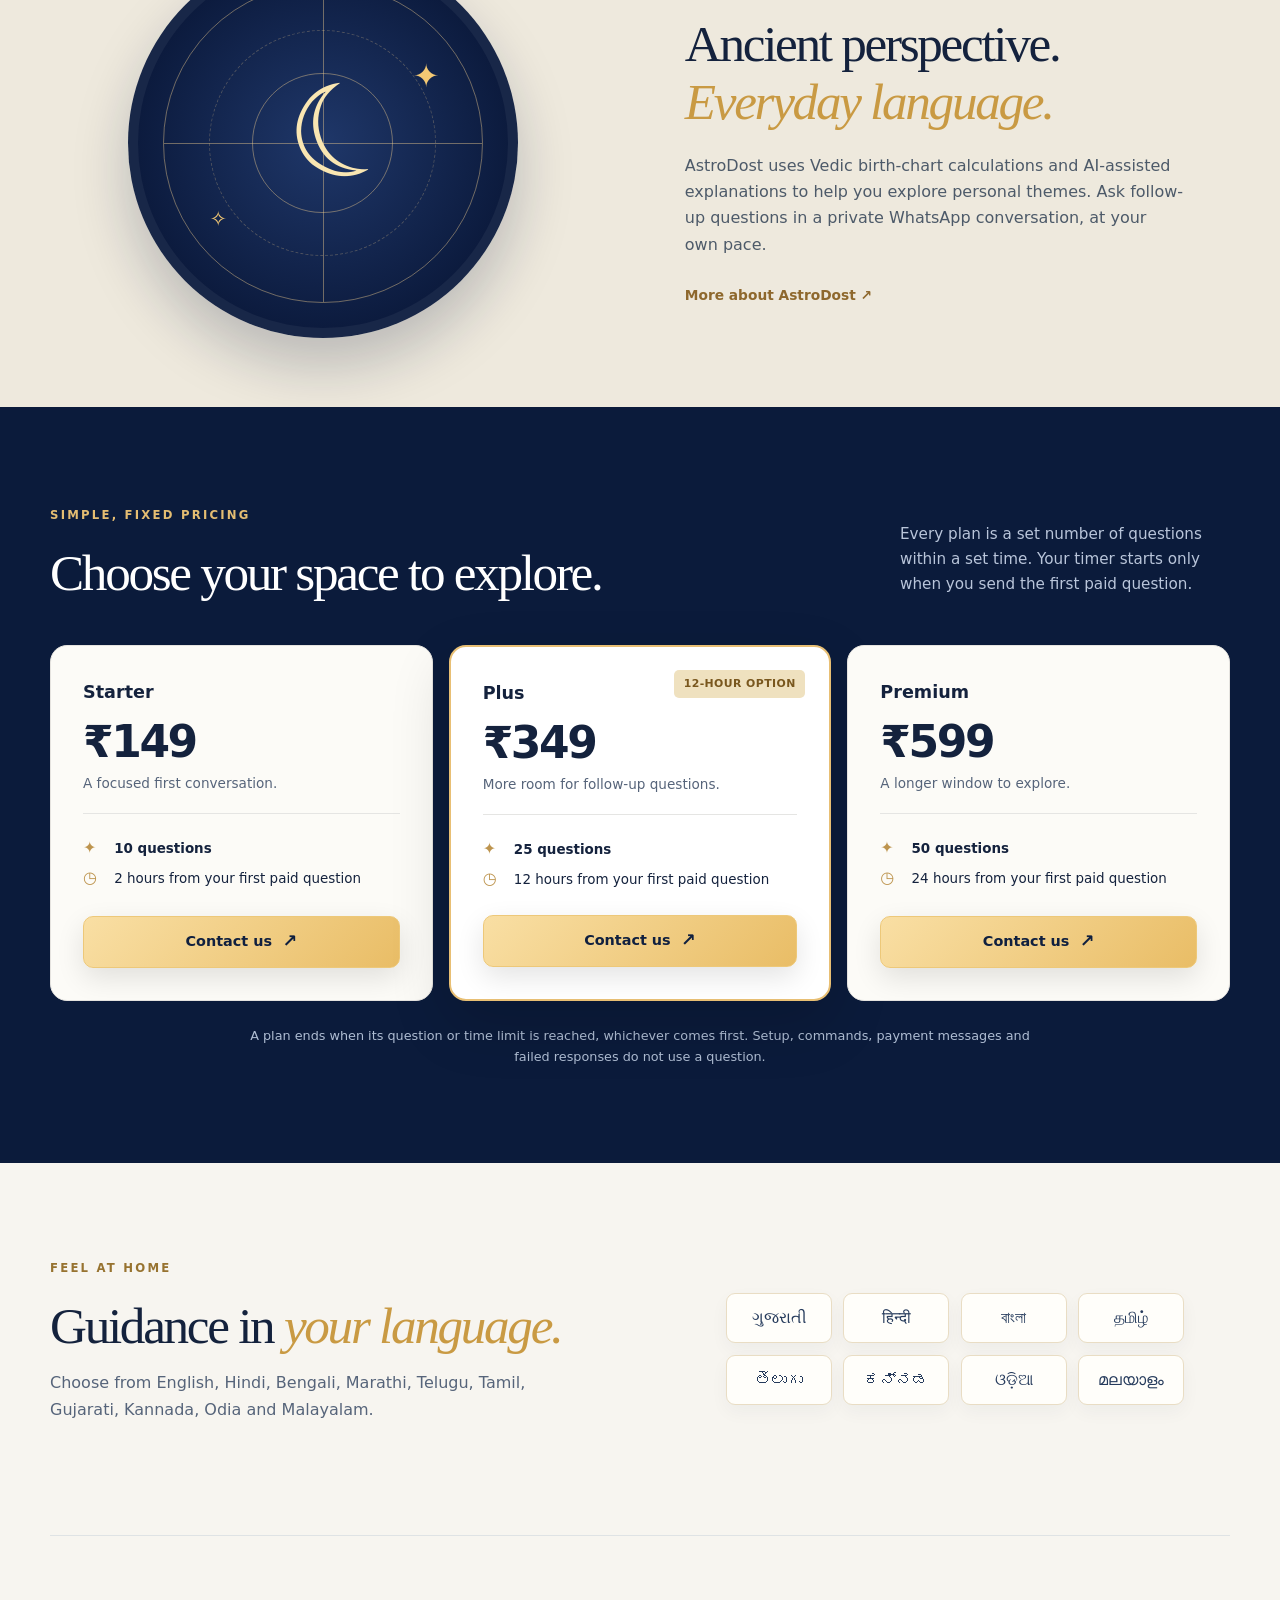
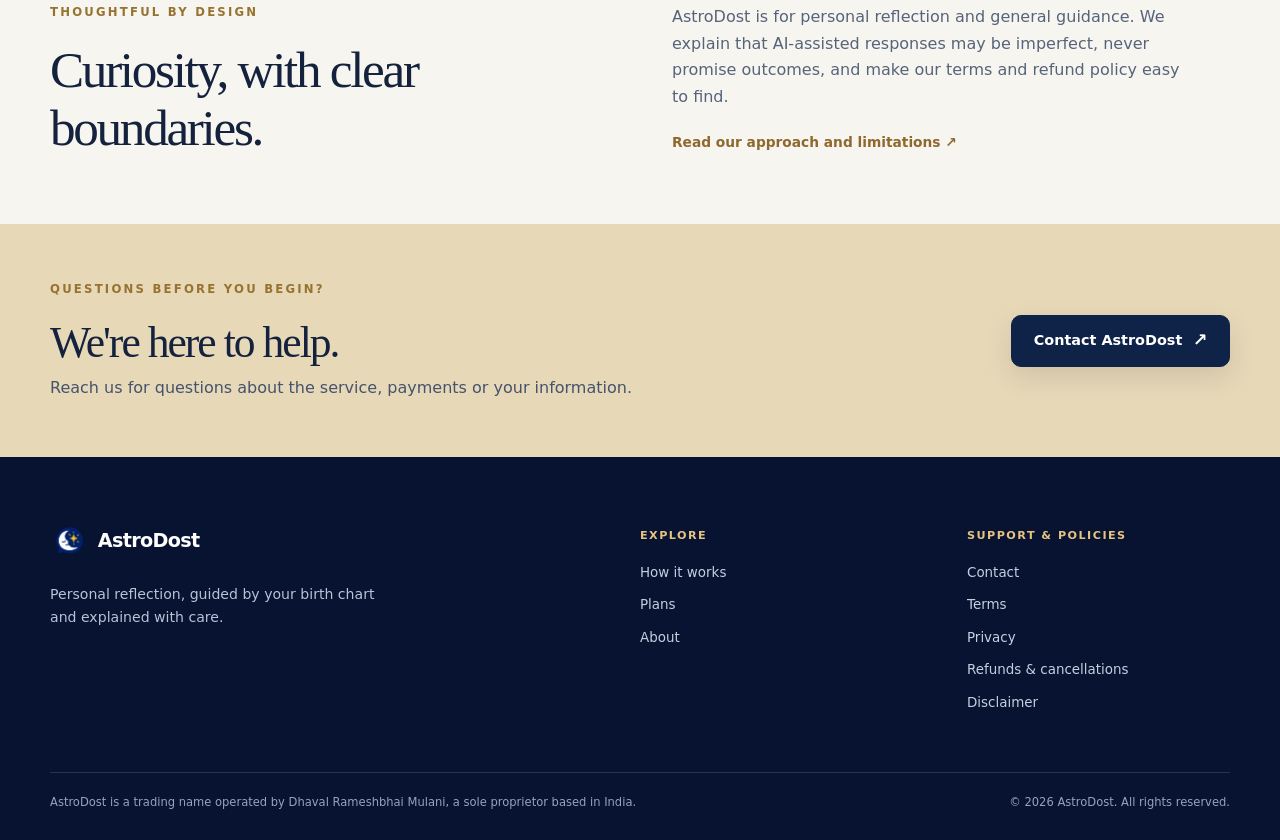
==== commit 8c52d084: "Replace Coming soon badges with working Contact us buttons Co-Authored-By: Claude Opus 5.5 <noreply@" ====
--- a/index.html
+++ b/index.html
@@ -29,7 +29,7 @@
   <main id="main">
     <section class="hero-band"><div class="hero section-shell">
       <div class="hero-copy">
-        <p class="eyebrow"><span class="eyebrow-line"></span> Vedic astrology, thoughtfully explained <span class="hero-status">Coming soon</span></p>
+        <p class="eyebrow"><span class="eyebrow-line"></span> Vedic astrology, thoughtfully explained </p>
         <h1>Discover more <em>in your stars.</em></h1>
         <p class="lead">Explore your birth chart through clear, AI-assisted conversations on WhatsApp—in the language that feels like home.</p>
         <div class="hero-actions"><a class="button button-large" href="#plans">Explore plans <span aria-hidden="true">↗</span></a><a class="secondary-link" href="#how-it-works">See how it works <span aria-hidden="true">↓</span></a></div>
@@ -67,19 +67,19 @@
           <div class="plan-heading"><h3>Starter</h3><p class="price">₹149</p></div>
           <p class="plan-summary">A focused first conversation.</p>
           <div class="plan-terms"><p><span aria-hidden="true">✦</span><strong>10 questions</strong></p><p><span aria-hidden="true">◷</span>2 hours from your first paid question</p></div>
-          <div class="plan-action"><span class="availability-status"><span aria-hidden="true"></span>Coming soon</span></div>
+          <div class="plan-action"><a class="button button-plan" href="/contact">Contact us <span aria-hidden="true">↗</span></a></div>
         </article><article class="plan-card featured">
           <span class="badge">12-hour option</span>
           <div class="plan-heading"><h3>Plus</h3><p class="price">₹349</p></div>
           <p class="plan-summary">More room for follow-up questions.</p>
           <div class="plan-terms"><p><span aria-hidden="true">✦</span><strong>25 questions</strong></p><p><span aria-hidden="true">◷</span>12 hours from your first paid question</p></div>
-          <div class="plan-action"><span class="availability-status"><span aria-hidden="true"></span>Coming soon</span></div>
+          <div class="plan-action"><a class="button button-plan" href="/contact">Contact us <span aria-hidden="true">↗</span></a></div>
         </article><article class="plan-card">
           
           <div class="plan-heading"><h3>Premium</h3><p class="price">₹599</p></div>
           <p class="plan-summary">A longer window to explore.</p>
           <div class="plan-terms"><p><span aria-hidden="true">✦</span><strong>50 questions</strong></p><p><span aria-hidden="true">◷</span>24 hours from your first paid question</p></div>
-          <div class="plan-action"><span class="availability-status"><span aria-hidden="true"></span>Coming soon</span></div>
+          <div class="plan-action"><a class="button button-plan" href="/contact">Contact us <span aria-hidden="true">↗</span></a></div>
         </article></div>
       <p class="plan-footnote">A plan ends when its question or time limit is reached, whichever comes first. Setup, commands, payment messages and failed responses do not use a question.</p>
     </div></section>
